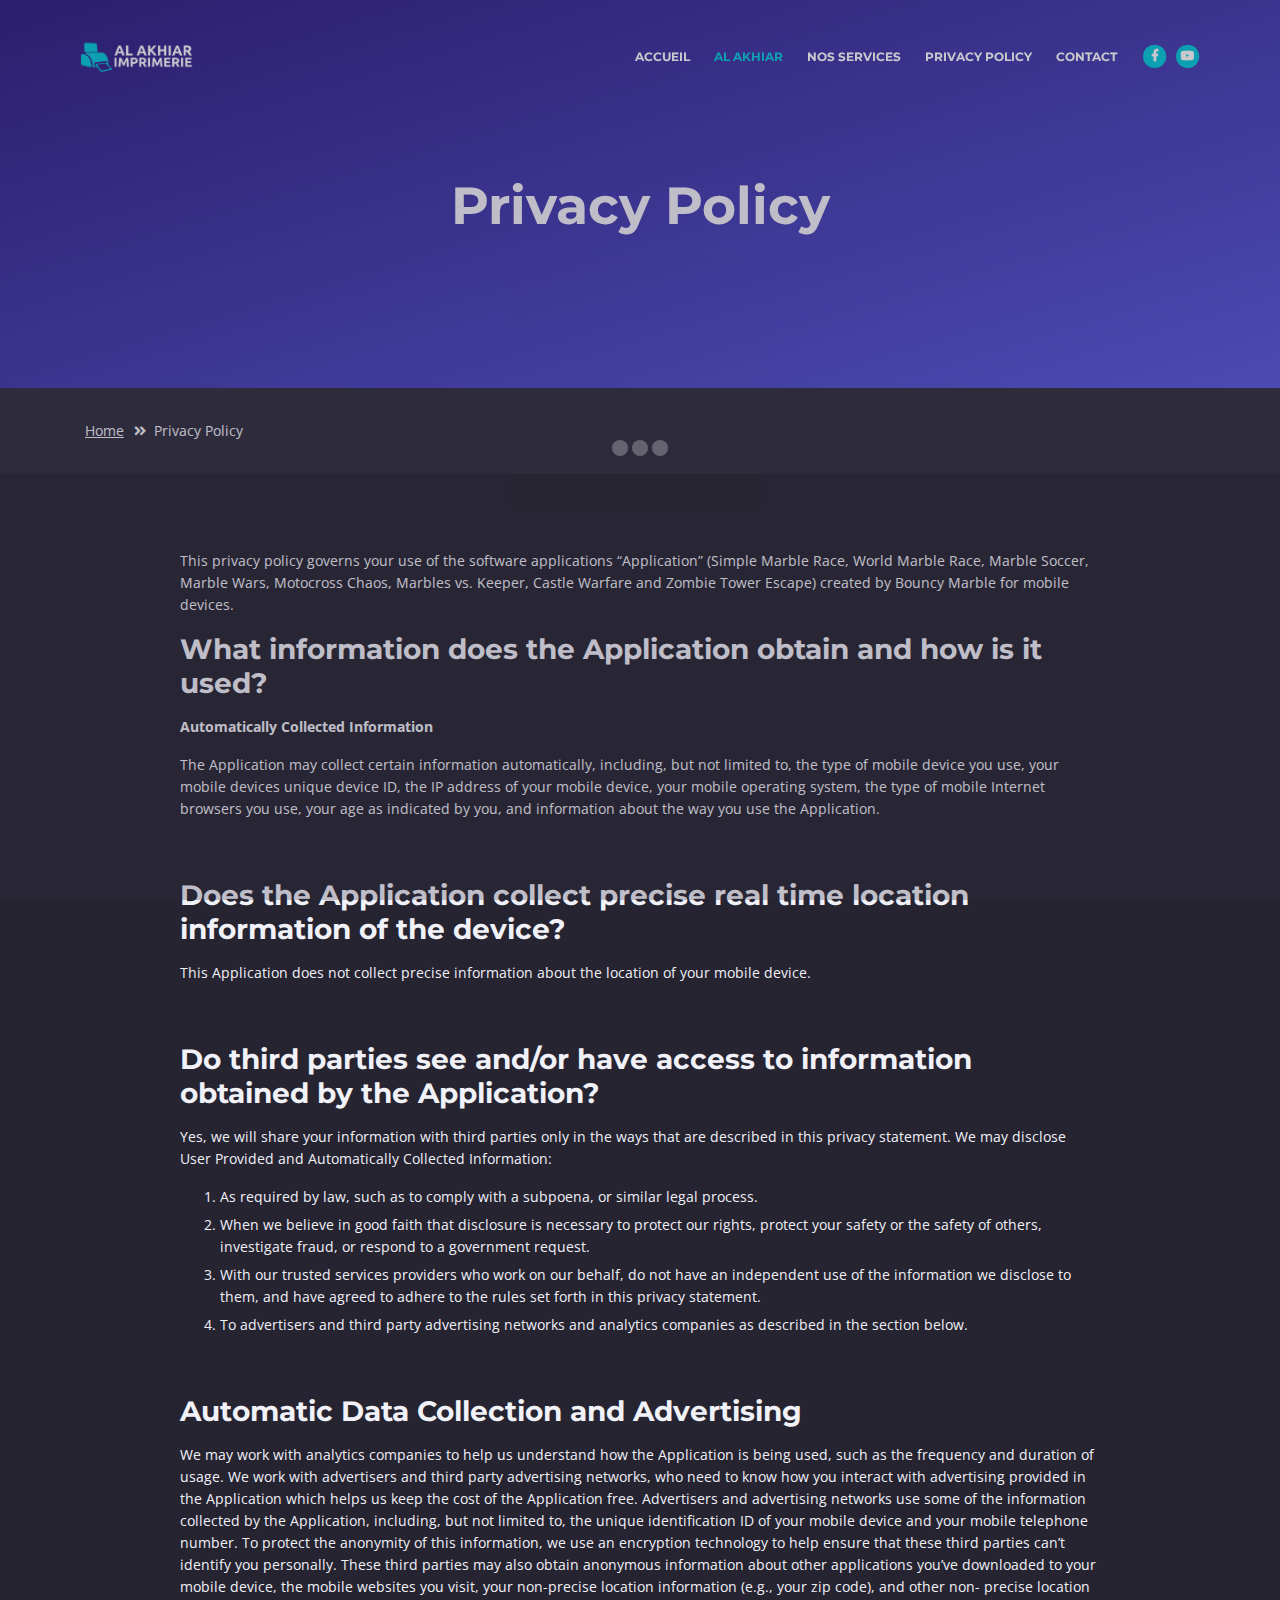
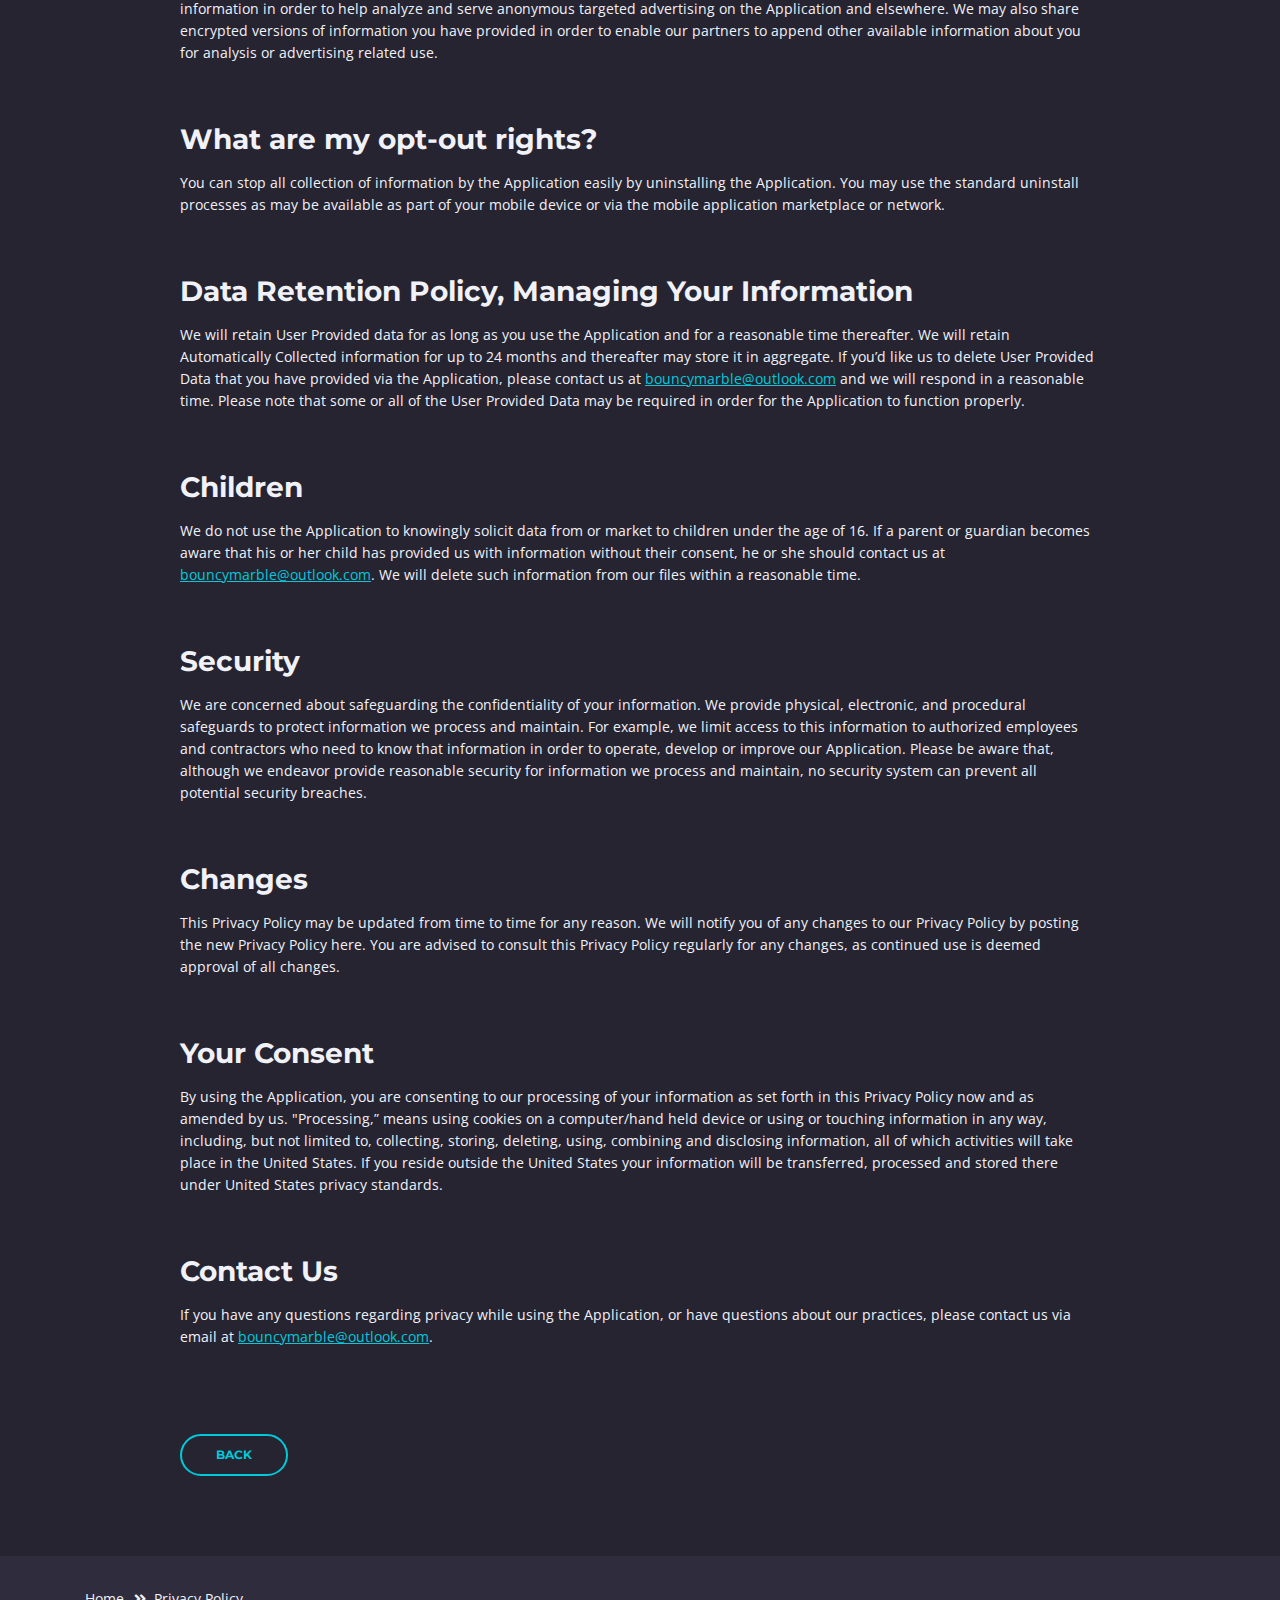
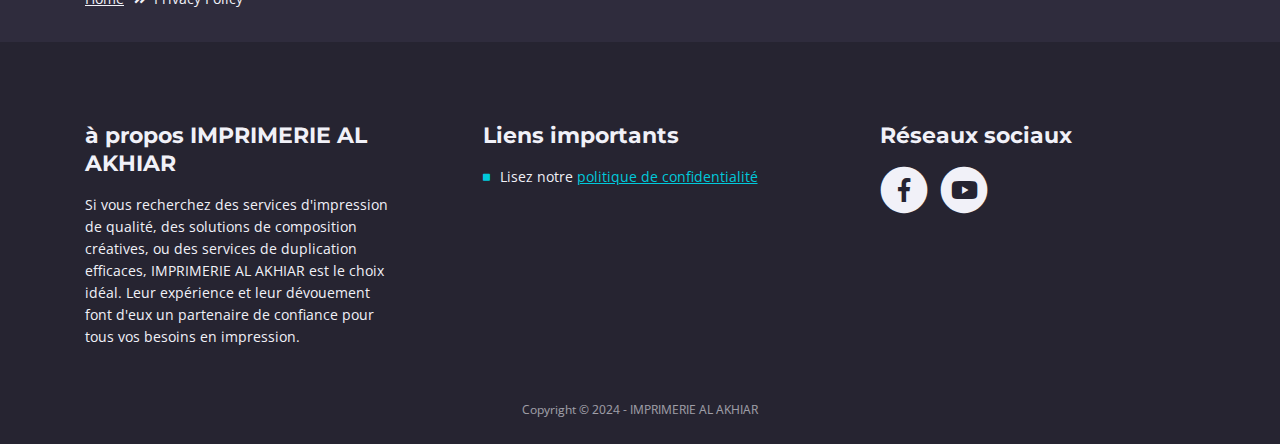
==== imprimerie-al-akhiar.html @ c64bf92d "Add files via upload" ====
<!DOCTYPE html>
<html lang="en">
<head>
    <meta charset="utf-8">
    <meta name="viewport" content="width=device-width, initial-scale=1, shrink-to-fit=no">
    
    <!-- SEO Meta Tags -->
    <meta name="description" content="IMPRIMERIE AL AKHIAR est une entreprise de services d'impression fondée en 2010. Depuis sa création, elle s'est spécialisée dans divers domaines de l'impression et de la duplication. L'entreprise offre une large gamme de services incluant les travaux d'impression, la composition graphique, et la duplication de documents.">
    <meta name="author" content="IMPRIMERIE AL AKHIAR">

    <!-- OG Meta Tags to improve the way the post looks when you share the page on LinkedIn, Facebook, Google+ -->
	<meta property="og:site_name" content="" /> <!-- website name -->
	<meta property="og:site" content="" /> <!-- website link -->
	<meta property="og:title" content=""/> <!-- title shown in the actual shared post -->
	<meta property="og:description" content="" /> <!-- description shown in the actual shared post -->
	<meta property="og:image" content="" /> <!-- image link, make sure it's jpg -->
	<meta property="og:url" content="" /> <!-- where do you want your post to link to -->
	<meta property="og:type" content="article" />

    <!-- Website Title -->
    <title>IMPRIMERIE AL AKHIAR - Privacy Policy</title>
    
    <!-- Styles -->
    <link href="https://fonts.googleapis.com/css?family=Open+Sans:300,300i,400,400i,600,600i,700,700i" rel="stylesheet">
    <link href="https://fonts.googleapis.com/css?family=Montserrat:600,700" rel="stylesheet">
    <link href="css/bootstrap.css" rel="stylesheet">
    <link href="css/fontawesome-all.css" rel="stylesheet">
    <link href="css/swiper.css" rel="stylesheet">
	<link href="css/magnific-popup.css" rel="stylesheet">
    <link href="css/styles.css" rel="stylesheet">
	
	<!-- Favicon  -->
    <link rel="icon" href="images/favicon.png">
</head>
<body data-spy="scroll" data-target=".fixed-top">
    
    <!-- Preloader -->
	<div class="spinner-wrapper">
        <div class="spinner">
            <div class="bounce1"></div>
            <div class="bounce2"></div>
            <div class="bounce3"></div>
        </div>
    </div>
    <!-- end of preloader -->
    

    <!-- Navbar -->
    <nav class="navbar navbar-expand-md navbar-dark navbar-custom fixed-top">
        <!-- Text Logo - Use this if you don't have a graphic logo -->
        <!-- <a class="navbar-brand logo-text page-scroll" href="index.html">IMPRIMERIE AL AKHIAR</a> -->

        <!-- Image Logo -->
        <a class="navbar-brand logo-image" href="index.html"><img src="images/logo.png" alt="alternative"></a> 
        
        <!-- Mobile Menu Toggle Button -->
        <button class="navbar-toggler" type="button" data-toggle="collapse" data-target="#navbarsExampleDefault" aria-controls="navbarsExampleDefault" aria-expanded="false" aria-label="Toggle navigation">
            <span class="navbar-toggler-awesome fas fa-bars"></span>
            <span class="navbar-toggler-awesome fas fa-times"></span>
        </button>
        <!-- end of mobile menu toggle button -->

        <div class="collapse navbar-collapse" id="navbarsExampleDefault">
            <ul class="navbar-nav ml-auto">
                <li class="nav-item">
                    <a class="nav-link page-scroll" href="index.html#header">ACCUEIL <span class="sr-only">(current)</span></a>
                </li>
		    <li class="nav-item">
                    <a class="nav-link page-scroll active" href="index.html#alakhiar">AL AKHIAR</a>
                </li>
                <li class="nav-item">
                    <a class="nav-link page-scroll" href="index.html#screenshots">NOS SERVICES</a>
                </li>
                <li class="nav-item">
                        <a class="nav-link page-scroll" href="privacy-policy.html"><span class="item-text">PRIVACY POLICY</span></a>
                </li>

                <li class="nav-item">
                    <a class="nav-link page-scroll" href="index.html#contact">CONTACT</a>
                </li>
            </ul>
            <span class="nav-item social-icons">
                <span class="fa-stack">
                    <a href="#your-link">
                        <i class="fas fa-circle fa-stack-2x"></i>
                        <i class="fab fa-facebook-f fa-stack-1x"></i>
                    </a>
                </span>
                <span class="fa-stack">
                    <a href="#your-link">
                        <i class="fas fa-circle fa-stack-2x"></i>
                        <i class="fab fa-youtube fa-stack-1x"></i>
                    </a>
                </span>
            </span>
        </div>
    </nav> <!-- end of navbar -->
    <!-- end of navbar -->


    <!-- Header -->
    <header id="header" class="ex-header">
        <div class="container">
            <div class="row">
                <div class="col-md-12">
                    <h1>Privacy Policy</h1>
                </div> <!-- end of col -->
            </div> <!-- end of row -->
        </div> <!-- end of container -->
    </header> <!-- end of ex-header -->
    <!-- end of header -->


    <!-- Breadcrumbs -->
    <div class="ex-basic-1">
        <div class="container">
            <div class="row">
                <div class="col-lg-12">
                    <div class="breadcrumbs">
                        <a href="index.html">Home</a><i class="fa fa-angle-double-right"></i><span>Privacy Policy</span>
                    </div> <!-- end of breadcrumbs -->
                </div> <!-- end of col -->
            </div> <!-- end of row -->
        </div> <!-- end of container -->
    </div> <!-- end of ex-basic-1 -->
    <!-- end of breadcrumbs -->


    <!-- Privacy Content -->
    <div class="ex-basic-2">
        <div class="container">
            <div class="row">
                <div class="col-lg-10 offset-lg-1">
                    <div class="text-container">
                        <p>This privacy policy governs your use of the software applications “Application” (Simple Marble Race, World Marble Race, Marble Soccer, Marble Wars, Motocross Chaos, Marbles vs. Keeper, Castle Warfare and Zombie Tower Escape) created by Bouncy Marble for mobile devices.</p>
                        <h3>What information does the Application obtain and how is it used?</h3>
                        <p><strong>Automatically Collected Information</strong></p>
                        <p>The Application may collect certain information automatically, including, but not limited to, the type of mobile device you use, your mobile devices unique device ID, the IP address of your mobile device, your mobile operating system, the type of mobile Internet browsers you use, your age as indicated by you, and information about the way you use the Application.</p>
                    </div> <!-- end of text-container-->

                    <div class="text-container">
                        <h3>Does the Application collect precise real time location information of the device?</h3>
                        <p>This Application does not collect precise information about the location of your mobile device.</p>
                    </div> <!-- end of text-container-->

                    <div class="text-container">
                        <h3>Do third parties see and/or have access to information obtained by the Application?</h3>
                        <p>Yes, we will share your information with third parties only in the ways that are described in this privacy statement. We may disclose User Provided and Automatically Collected Information:</p>
                        <ol class="li-space-lg">
                            <li>As required by law, such as to comply with a subpoena, or similar legal process.</li>
                            <li>When we believe in good faith that disclosure is necessary to protect our rights, protect your safety or the safety of others, investigate fraud, or respond to a government request.</li>
                            <li>With our trusted services providers who work on our behalf, do not have an independent use of the information we disclose to them, and have agreed to adhere to the rules set forth in this privacy statement.</li>
                            <li>To advertisers and third party advertising networks and analytics companies as described in the section below.</li>
                        </ol>
                    </div> <!-- end of text-container -->

                    <div class="text-container">
                        <h3>Automatic Data Collection and Advertising</h3>
                        <p>We may work with analytics companies to help us understand how the Application is being used, such as the frequency and duration of usage. We work with advertisers and third party advertising networks, who need to know how you interact with advertising provided in the Application which helps us keep the cost of the Application free. Advertisers and advertising networks use some of the information collected by the Application, including, but not limited to, the unique identification ID of your mobile device and your mobile telephone number. To protect the anonymity of this information, we use an encryption technology to help ensure that these third parties can’t identify you personally. These third parties may also obtain anonymous information about other applications you’ve downloaded to your mobile device, the mobile websites you visit, your non-precise location information (e.g., your zip code), and other non- precise location information in order to help analyze and serve anonymous targeted advertising on the Application and elsewhere. We may also share encrypted versions of information you have provided in order to enable our partners to append other available information about you for analysis or advertising related use.</p>
                    </div> <!-- end of text container -->

                    <div class="text-container">
                        <h3>What are my opt-out rights?</h3>
					    <p>You can stop all collection of information by the Application easily by uninstalling the Application. You may use the standard uninstall processes as may be available as part of your mobile device or via the mobile application marketplace or network.</p>
                    </div> <!-- end of text-container -->

                    <div class="text-container">
                        <h3>Data Retention Policy, Managing Your Information</h3>
                        <p>We will retain User Provided data for as long as you use the Application and for a reasonable time thereafter. We will retain Automatically Collected information for up to 24 months and thereafter may store it in aggregate. If you’d like us to delete User Provided Data that you have provided via the Application, please contact us at <a class="turquoise" href="mailto:bouncymarble@outlook.com">bouncymarble@outlook.com</a> and we will respond in a reasonable time. Please note that some or all of the User Provided Data may be required in order for the Application to function properly.</p>
                    </div> <!-- end of text-container -->

                    <div class="text-container">
                        <h3>Children</h3>
                        <p>We do not use the Application to knowingly solicit data from or market to children under the age of 16. If a parent or guardian becomes aware that his or her child has provided us with information without their consent, he or she should contact us at <a class="turquoise" href="mailto:bouncymarble@outlook.com">bouncymarble@outlook.com</a>. We will delete such information from our files within a reasonable time.</p>
                    </div> <!-- end of text-container -->

                    <div class="text-container">
                        <h3>Security</h3>
                        <p>We are concerned about safeguarding the confidentiality of your information. We provide physical, electronic, and procedural safeguards to protect information we process and maintain. For example, we limit access to this information to authorized employees and contractors who need to know that information in order to operate, develop or improve our Application. Please be aware that, although we endeavor provide reasonable security for information we process and maintain, no security system can prevent all potential security breaches.</p>
                    </div> <!-- end of text-container -->

                    <div class="text-container">
                        <h3>Changes</h3>
                        <p>This Privacy Policy may be updated from time to time for any reason. We will notify you of any changes to our Privacy Policy by posting the new Privacy Policy here. You are advised to consult this Privacy Policy regularly for any changes, as continued use is deemed approval of all changes.</p>
                    </div> <!-- end of text-container -->

                    <div class="text-container">
                        <h3>Your Consent</h3>
                        <p>By using the Application, you are consenting to our processing of your information as set forth in this Privacy Policy now and as amended by us. "Processing,” means using cookies on a computer/hand held device or using or touching information in any way, including, but not limited to, collecting, storing, deleting, using, combining and disclosing information, all of which activities will take place in the United States. If you reside outside the United States your information will be transferred, processed and stored there under United States privacy standards.</p>
                    </div> <!-- end of text-container -->

                    <div class="text-container">
                        <h3>Contact Us</h3>
                        <p>If you have any questions regarding privacy while using the Application, or have questions about our practices, please contact us via email at <a class="turquoise" href="mailto:bouncymarble@outlook.com">bouncymarble@outlook.com</a>.</p>
                    </div> <!-- end of text-container -->

                    <a class="btn-outline-reg back" href="index.html">BACK</a>
                </div>
            </div> <!-- end of row -->
        </div> <!-- end of container -->
    </div> <!-- end of ex-basic-2 -->
    <!-- end of privacy content -->


    <!-- Breadcrumbs -->
    <div class="ex-basic-1">
        <div class="container">
            <div class="row">
                <div class="col-lg-12">
                    <div class="breadcrumbs">
                        <a href="index.html">Home</a><i class="fa fa-angle-double-right"></i><span>Privacy Policy</span>
                    </div> <!-- end of breadcrumbs -->
                </div> <!-- end of col -->
            </div> <!-- end of row -->
        </div> <!-- end of container -->
    </div> <!-- end of ex-basic-1 -->
    <!-- end of breadcrumbs -->

    
<!-- Footer -->
    <div class="footer">
        <div class="container">
            <div class="row">
                <div class="col-md-4">
                    <div class="footer-col">
                        <h4>à propos IMPRIMERIE AL AKHIAR</h4>
                        <p>Si vous recherchez des services d'impression de qualité, des solutions de composition créatives, ou des services de duplication efficaces, IMPRIMERIE AL AKHIAR est le choix idéal. Leur expérience et leur dévouement font d'eux un partenaire de confiance pour tous vos besoins en impression.</p>
                    </div>
                </div> <!-- end of col -->
                <div class="col-md-4">
                    <div class="footer-col middle">
                        <h4>Liens importants</h4>
                        <ul class="list-unstyled li-space-lg">
                            <li class="media">
                                <i class="fas fa-square"></i>
                                <div class="media-body">Lisez notre <a class="turquoise" href="privacy-policy.html">politique de confidentialité</a></div>
                            </li>
                        </ul>
                    </div>
                </div> <!-- end of col -->
                <div class="col-md-4">
                    <div class="footer-col last">
                        <h4>Réseaux sociaux</h4>
                        <span class="fa-stack">
                            <a href="#your-link">
                                <i class="fas fa-circle fa-stack-2x"></i>
                                <i class="fab fa-facebook-f fa-stack-1x"></i>
                            </a>
                        </span>
                        <span class="fa-stack">
                            <a href="#your-link">
                                <i class="fas fa-circle fa-stack-2x"></i>
                                <i class="fab fa-youtube fa-stack-1x"></i>
                            </a>
                        </span>
                        
			    
                    </div> 
                </div> <!-- end of col -->
            </div> <!-- end of row -->
        </div> <!-- end of container -->
    </div> <!-- end of footer -->  
    <!-- end of footer -->


    <!-- Copyright -->
    <div class="copyright">
        <div class="container">
            <div class="row">
                <div class="col-lg-12">
                    <p class="p-small">Copyright © 2024 - IMPRIMERIE AL AKHIAR</p>
                </div> <!-- end of col -->
            </div> <!-- enf of row -->
        </div> <!-- end of container -->
    </div> <!-- end of copyright --> 
    <!-- end of copyright -->

	
    <!-- Scripts -->
    <script src="js/jquery.min.js"></script> <!-- jQuery for Bootstrap's JavaScript plugins -->
    <script src="js/popper.min.js"></script> <!-- Popper tooltip library for Bootstrap -->
    <script src="js/bootstrap.min.js"></script> <!-- Bootstrap framework -->
    <script src="js/jquery.easing.min.js"></script> <!-- jQuery Easing for smooth scrolling between anchors -->
    <script src="js/swiper.min.js"></script> <!-- Swiper for image and text sliders -->
    <script src="js/jquery.magnific-popup.js"></script> <!-- Magnific Popup for lightboxes -->
    <script src="js/morphext.min.js"></script> <!-- Morphtext rotating text in the header -->
    <script src="js/validator.min.js"></script> <!-- Validator.js - Bootstrap plugin that validates forms -->
    <script src="js/scripts.js"></script> <!-- Custom scripts -->
    
</body>
</html>
---- css/styles.css ----
/* Template: Juno - Multipurpose Landing Page Pack
   Author: InovatikThemes
   Created: Mar 2019
   Description: Master CSS file
*/

/*****************************************
Table Of Contents:

01. General Styles
02. Preloader
03. Navigation
04. Header
05. Features
******************************************/

/*****************************************
Colors:

- Text, navbar links - white #f1f1f8
- Buttons, bullets, icons - turquoise #00c9db
- Navbar - navy #4633af
- Backgrounds - dark denim #262431
- Backgrounds - denim #2f2c3d
******************************************/


/******************************/
/*     01. General Styles     */
/******************************/
body,
html {
    width: 100%;
	height: 100%;
}

body, p {
	color: #f1f1f8; 
	font: 400 0.875rem/1.375rem "Open Sans", sans-serif;
}

.p-large {
	color: #f1f1f8;
	font: 400 1rem/1.5rem "Open Sans", sans-serif;
}

.p-small {
	color: #f1f1f8;
	font: 400 0.75rem/1.25rem "Open Sans", sans-serif;
}

.p-heading {
	margin-bottom: 3.75rem;
	text-align: center;
}

.li-space-lg li {
	margin-bottom: 0.375rem;
}

.indent {
	padding-left: 1.25rem;
}

h1 {
	color: #f1f1f8;
	font: 700 2.5rem/2.875rem "Montserrat", sans-serif;
}

h2 {
	color: #f1f1f8;
	font: 700 2.25rem/2.75rem "Montserrat", sans-serif;
}

h3 {
	color: #f1f1f8;
	font: 700 1.75rem/2.125rem "Montserrat", sans-serif;
}

h4 {
	color: #f1f1f8;
	font: 700 1.375rem/1.75rem "Montserrat", sans-serif;
}

h5 {
	color: #f1f1f8;
	font: 700 1.125rem/1.625rem "Montserrat", sans-serif;
}

h6 {
	color: #f1f1f8;
	font: 700 1rem/1.5rem "Montserrat", sans-serif;
}

a {
	color: #f1f1f8;
	text-decoration: underline;
}

a:hover {
	color: #f1f1f8;
	text-decoration: underline;
}

a.turquoise {
	color: #00c9db;
}

a.white {
	color: #fff;
}

.testimonial-text {
	font: italic 400 1rem/1.5rem "Open Sans", sans-serif;
}

.testimonial-author {
	font: 700 1rem/1.5rem "Montserrat", sans-serif;
}

.btn-solid-reg {
	display: inline-block;
	padding: 1.1875rem 2.125rem 1.1875rem 2.125rem;
	border: 0.125rem solid #00c9db;
	border-radius: 2rem;
	background-color: #00c9db;
	color: #fff;
	font: 700 0.75rem/0 "Montserrat", sans-serif;
	text-decoration: none;
	transition: all 0.2s;
}

.btn-solid-reg:hover {
	background-color: transparent;
	color: #00c9db;
	text-decoration: none;
}

.btn-solid-lg {
	display: inline-block;
	padding: 1.375rem 2.625rem 1.375rem 2.625rem;
	border: 0.125rem solid #00c9db;
	border-radius: 2rem;
	background-color: #00c9db;
	color: #fff;
	font: 700 0.75rem/0 "Montserrat", sans-serif;
	text-decoration: none;
	transition: all 0.2s;
}

.btn-solid-lg:hover {
	background-color: transparent;
	color: #00c9db;
	text-decoration: none;
}

.btn-solid-lg .fab {
	margin-right: 0.5rem;
	font-size: 1.25rem;
	line-height: 0;
	vertical-align: top;
}

.btn-solid-lg .fab.fa-google-play {
	font-size: 1rem;
}

.btn-outline-reg {
	display: inline-block;
	padding: 1.1875rem 2.125rem 1.1875rem 2.125rem;
	border: 0.125rem solid #00c9db;
	border-radius: 2rem;
	background-color: transparent;
	color: #00c9db;
	font: 700 0.75rem/0 "Montserrat", sans-serif;
	text-decoration: none;
	transition: all 0.2s;
}

.btn-outline-reg:hover {
	background-color: #00c9db;
	color: #fff;
	text-decoration: none;
}

.btn-outline-lg {
	display: inline-block;
	padding: 1.375rem 2.625rem 1.375rem 2.625rem;
	border: 0.125rem solid #00c9db;
	border-radius: 2rem;
	background-color: transparent;
	color: #00c9db;
	font: 700 0.75rem/0 "Montserrat", sans-serif;
	text-decoration: none;
	transition: all 0.2s;
}

.btn-outline-lg:hover {
	background-color: #00c9db;
	color: #fff;
	text-decoration: none;
}

.btn-outline-sm {
	display: inline-block;
	padding: 1rem 1.625rem 0.875rem 1.625rem;
	border: 0.125rem solid #00c9db;
	border-radius: 2rem;
	background-color: transparent;
	color: #00c9db;
	font: 700 0.625rem/0 "Montserrat", sans-serif;
	text-decoration: none;
	transition: all 0.2s;
}

.btn-outline-sm:hover {
	background-color: #00c9db;
	color: #fff;
	text-decoration: none;
}

.form-group {
	position: relative;
	margin-bottom: 1.25rem;
}

.form-group.has-error.has-danger {
	margin-bottom: 0.625rem;
}

.form-group.has-error.has-danger .help-block.with-errors ul {
	margin-top: 0.375rem;
}

.label-control {
	position: absolute;
	top: 0.87rem;
	left: 1.375rem;
	color: #f1f1f8;
	opacity: 1;
	font: 400 0.875rem/1.375rem "Open Sans", sans-serif;
	cursor: text;
	transition: all 0.2s ease;
}

/* IE10+ hack to solve lower label text position compared to the rest of the browsers */
@media screen and (-ms-high-contrast: active), screen and (-ms-high-contrast: none) {  
	.label-control {
		top: 0.9375rem;
	}
}

.form-control-input:focus + .label-control,
.form-control-input.notEmpty + .label-control,
.form-control-textarea:focus + .label-control,
.form-control-textarea.notEmpty + .label-control {
	top: 0.125rem;
	opacity: 1;
	font-size: 0.75rem;
	font-weight: 700;
}

.form-control-input,
.form-control-select {
	display: block; /* needed for proper display of the label in Firefox, IE, Edge */
	width: 100%;
	padding-top: 1.0625rem;
	padding-bottom: 0.0625rem;
	padding-left: 1.3125rem;
	border: 1px solid #9791ae;
	border-radius: 0.25rem;
	background-color: #413d52;
	color: #f1f1f8;
	font: 400 0.875rem/1.875rem "Open Sans", sans-serif;
	transition: all 0.2s;
	-webkit-appearance: none; /* removes inner shadow on form inputs on ios safari */
}

.form-control-select {
	padding-top: 0.5rem;
	padding-bottom: 0.5rem;
	height: 3rem;
}

/* IE10+ hack to solve lower label text position compared to the rest of the browsers */
@media screen and (-ms-high-contrast: active), screen and (-ms-high-contrast: none) {  
	.form-control-input {
		padding-top: 1.25rem;
		padding-bottom: 0.75rem;
		line-height: 1.75rem;
	}

	.form-control-select {
		padding-top: 0.875rem;
		padding-bottom: 0.75rem;
		height: 3.125rem;
		line-height: 2.125rem;
	}
}

select {
    /* you should keep these first rules in place to maintain cross-browser behavior */
    -webkit-appearance: none;
	-moz-appearance: none;
	-ms-appearance: none;
    -o-appearance: none;
    appearance: none;
    background-image: url('../images/down-arrow.png');
    background-position: 96% 50%;
    background-repeat: no-repeat;
    outline: none;
}

select::-ms-expand {
    display: none; /* removes the ugly default down arrow on select form field in IE11 */
}

.form-control-textarea {
	display: block; /* used to eliminate a bottom gap difference between Chrome and IE/FF */
	width: 100%;
	height: 8rem; /* used instead of html rows to normalize height between Chrome and IE/FF */
	padding-top: 1.25rem;
	padding-left: 1.3125rem;
	border: 1px solid #9791ae;
	border-radius: 0.25rem;
	background-color: #413d52;
	color: #f1f1f8;
	font: 400 0.875rem/1.75rem "Open Sans", sans-serif;
	transition: all 0.2s;
}

.form-control-input:focus,
.form-control-select:focus,
.form-control-textarea:focus {
	border: 1px solid #f1f1f8;
	outline: none; /* Removes blue border on focus */
}

.form-control-input:hover,
.form-control-select:hover,
.form-control-textarea:hover {
	border: 1px solid #f1f1f8;
}

.checkbox {
	font: 400 0.75rem/1.25rem "Open Sans", sans-serif;
}

input[type='checkbox'] {
	vertical-align: -15%;
	margin-right: 0.375rem;
}

/* IE10+ hack to raise checkbox field position compared to the rest of the browsers */
@media screen and (-ms-high-contrast: active), screen and (-ms-high-contrast: none) {  
	input[type='checkbox'] {
		vertical-align: -9%;
	}
}

.form-control-submit-button {
	display: inline-block;
	width: 100%;
	height: 3.125rem;
	border: 1px solid #00c9db;
	border-radius: 1.5rem;
	background-color: #00c9db;
	color: #fff;
	font: 700 0.75rem/1.75rem "Montserrat", sans-serif;
	cursor: pointer;
	transition: all 0.2s;
}

.form-control-submit-button:hover {
	background-color: transparent;
	color: #00c9db;
}

/* Form Success And Error Message Formatting */
#cmsgSubmit.h3.text-center.tada.animated,
#pmsgSubmit.h3.text-center.tada.animated,
#cmsgSubmit.h3.text-center,
#pmsgSubmit.h3.text-center {
	display: block;
	margin-bottom: 0;
	color: #f1f1f8;
	font: 400 1.125rem/1rem "Open Sans", sans-serif;
}

.help-block.with-errors .list-unstyled {
	color: #f1f1f8;
	font-size: 0.75rem;
	line-height: 1.125rem;
	text-align: left;
}

.help-block.with-errors ul {
	margin-bottom: 0;
}
/* end of form success and error message formatting */

/* Form Success And Error Message Animation - Animate.css */
@-webkit-keyframes tada {
	from {
		-webkit-transform: scale3d(1, 1, 1);
		-ms-transform: scale3d(1, 1, 1);
		transform: scale3d(1, 1, 1);
	}
	10%, 20% {
		-webkit-transform: scale3d(.9, .9, .9) rotate3d(0, 0, 1, -3deg);
		-ms-transform: scale3d(.9, .9, .9) rotate3d(0, 0, 1, -3deg);
		transform: scale3d(.9, .9, .9) rotate3d(0, 0, 1, -3deg);
	}
	30%, 50%, 70%, 90% {
		-webkit-transform: scale3d(1.1, 1.1, 1.1) rotate3d(0, 0, 1, 3deg);
		-ms-transform: scale3d(1.1, 1.1, 1.1) rotate3d(0, 0, 1, 3deg);
		transform: scale3d(1.1, 1.1, 1.1) rotate3d(0, 0, 1, 3deg);
	}
	40%, 60%, 80% {
		-webkit-transform: scale3d(1.1, 1.1, 1.1) rotate3d(0, 0, 1, -3deg);
		-ms-transform: scale3d(1.1, 1.1, 1.1) rotate3d(0, 0, 1, -3deg);
		transform: scale3d(1.1, 1.1, 1.1) rotate3d(0, 0, 1, -3deg);
	}
	to {
		-webkit-transform: scale3d(1, 1, 1);
		-ms-transform: scale3d(1, 1, 1);
		transform: scale3d(1, 1, 1);
	}
}

@keyframes tada {
	from {
		-webkit-transform: scale3d(1, 1, 1);
		-ms-transform: scale3d(1, 1, 1);
		transform: scale3d(1, 1, 1);
	}
	10%, 20% {
		-webkit-transform: scale3d(.9, .9, .9) rotate3d(0, 0, 1, -3deg);
		-ms-transform: scale3d(.9, .9, .9) rotate3d(0, 0, 1, -3deg);
		transform: scale3d(.9, .9, .9) rotate3d(0, 0, 1, -3deg);
	}
	30%, 50%, 70%, 90% {
		-webkit-transform: scale3d(1.1, 1.1, 1.1) rotate3d(0, 0, 1, 3deg);
		-ms-transform: scale3d(1.1, 1.1, 1.1) rotate3d(0, 0, 1, 3deg);
		transform: scale3d(1.1, 1.1, 1.1) rotate3d(0, 0, 1, 3deg);
	}
	40%, 60%, 80% {
		-webkit-transform: scale3d(1.1, 1.1, 1.1) rotate3d(0, 0, 1, -3deg);
		-ms-transform: scale3d(1.1, 1.1, 1.1) rotate3d(0, 0, 1, -3deg);
		transform: scale3d(1.1, 1.1, 1.1) rotate3d(0, 0, 1, -3deg);
	}
	to {
		-webkit-transform: scale3d(1, 1, 1);
		-ms-transform: scale3d(1, 1, 1);
		transform: scale3d(1, 1, 1);
	}
}

.tada {
	-webkit-animation-name: tada;
	animation-name: tada;
}

.animated {
	-webkit-animation-duration: 1s;
	animation-duration: 1s;
	-webkit-animation-fill-mode: both;
	animation-fill-mode: both;
}
/* end of form success and error message animation - Animate.css */

/* Fade-move Animation For Lightbox - Magnific Popup */
/* at start */
.my-mfp-slide-bottom .zoom-anim-dialog {
	opacity: 0;
	transition: all 0.2s ease-out;
	-webkit-transform: translateY(-1.25rem) perspective(37.5rem) rotateX(10deg);
	-ms-transform: translateY(-1.25rem) perspective(37.5rem) rotateX(10deg);
	transform: translateY(-1.25rem) perspective(37.5rem) rotateX(10deg);
}

/* animate in */
.my-mfp-slide-bottom.mfp-ready .zoom-anim-dialog {
	opacity: 1;
	-webkit-transform: translateY(0) perspective(37.5rem) rotateX(0); 
	-ms-transform: translateY(0) perspective(37.5rem) rotateX(0); 
	transform: translateY(0) perspective(37.5rem) rotateX(0); 
}

/* animate out */
.my-mfp-slide-bottom.mfp-removing .zoom-anim-dialog {
	opacity: 0;
	-webkit-transform: translateY(-0.625rem) perspective(37.5rem) rotateX(10deg); 
	-ms-transform: translateY(-0.625rem) perspective(37.5rem) rotateX(10deg); 
	transform: translateY(-0.625rem) perspective(37.5rem) rotateX(10deg); 
}

/* dark overlay, start state */
.my-mfp-slide-bottom.mfp-bg {
	opacity: 0;
	transition: opacity 0.2s ease-out;
}

/* animate in */
.my-mfp-slide-bottom.mfp-ready.mfp-bg {
	opacity: 0.8;
}
/* animate out */
.my-mfp-slide-bottom.mfp-removing.mfp-bg {
	opacity: 0;
}
/* end of fade-move animation for lightbox - magnific popup */

/* Fade Animation For Image Slider - Magnific Popup */
@-webkit-keyframes fadeIn {
	from {
		opacity: 0;
	}
	to {
		opacity: 1;
	}
}

@keyframes fadeIn {
	from {
		opacity: 0;
	}
	to {
		opacity: 1;
	}
}

.fadeIn {
	-webkit-animation: fadeIn 0.6s;
	animation: fadeIn 0.6s;
}

@-webkit-keyframes fadeOut {
	from {
		opacity: 1;
	}
	to {
		opacity: 0;
	}
}

@keyframes fadeOut {
	from {
		opacity: 1;
	}
	to {
		opacity: 0;
	}
}

.fadeOut {
	-webkit-animation: fadeOut 0.8s;
	animation: fadeOut 0.8s;
}
/* end of fade animation for image slider - magnific popup */


/*************************/
/*     02. Preloader     */
/*************************/
.spinner-wrapper {
	position: fixed;
	z-index: 999999;
	top: 0;
	right: 0;
	bottom: 0;
	left: 0;
	background: #2f2c3d;
}

.spinner {
	position: absolute;
	top: 50%; /* centers the loading animation vertically one the screen */
	left: 50%; /* centers the loading animation horizontally one the screen */
	width: 3.75rem;
	height: 1.25rem;
	margin: -0.625rem 0 0 -1.875rem; /* is width and height divided by two */ 
	text-align: center;
}

.spinner > div {
	display: inline-block;
	width: 1rem;
	height: 1rem;
	border-radius: 100%;
	background-color: #fff;
	-webkit-animation: sk-bouncedelay 1.4s infinite ease-in-out both;
	animation: sk-bouncedelay 1.4s infinite ease-in-out both;
}

.spinner .bounce1 {
	-webkit-animation-delay: -0.32s;
	animation-delay: -0.32s;
}

.spinner .bounce2 {
	-webkit-animation-delay: -0.16s;
	animation-delay: -0.16s;
}

@-webkit-keyframes sk-bouncedelay {
	0%, 80%, 100% { -webkit-transform: scale(0); }
	40% { -webkit-transform: scale(1.0); }
}

@keyframes sk-bouncedelay {
	0%, 80%, 100% { 
		-webkit-transform: scale(0);
		-ms-transform: scale(0);
		transform: scale(0);
	} 40% { 
		-webkit-transform: scale(1.0);
		-ms-transform: scale(1.0);
		transform: scale(1.0);
	}
}


/**************************/
/*     03. Navigation     */
/**************************/
.navbar-custom {
	background-color: #262431;
	box-shadow: 0 0.0625rem 0.375rem 0 rgba(0, 0, 0, 0.1);
	font: 700 0.75rem/2rem "Montserrat", sans-serif;
	transition: all 0.2s;
}

.navbar-custom .navbar-brand.logo-image img {
    width: 113px;
	height: 34px;
	margin-bottom: 1px;
	-webkit-backface-visibility: hidden;
}

.navbar-custom .navbar-brand.logo-text {
	font: 700 2.375rem/1.5rem "Montserrat", sans-serif;
	color: #fff;
	letter-spacing: -0.5px;
	text-decoration: none;
}

.navbar-custom .navbar-nav {
	margin-top: 0.75rem;
}

.navbar-custom .nav-item .nav-link {
	padding: 0 0.75rem 0 0.75rem;
	color: #fff;
	text-decoration: none;
	transition: all 0.2s ease;
}

.navbar-custom .nav-item .nav-link:hover,
.navbar-custom .nav-item .nav-link.active {
	color: #00c9db;
}

/* Dropdown Menu */
.navbar-custom .dropdown:hover > .dropdown-menu {
	display: block; /* this makes the dropdown menu stay open while hovering it */
	min-width: auto;
	animation: fadeDropdown 0.2s; /* required for the fade animation */
}

@keyframes fadeDropdown {
    0% {
        opacity: 0;
    }

    100% {
        opacity: 1;
    }
}

.navbar-custom .dropdown-toggle:focus { /* removes dropdown outline on focus  */
	outline: 0;
}

.navbar-custom .dropdown-menu {
	margin-top: 0;
	border: none;
	border-radius: 0.25rem;
	background-color: #4633af;
}

.navbar-custom .dropdown-item {
	color: #fff;
	text-decoration: none;
}

.navbar-custom .dropdown-item:hover {
	background-color: #4633af;
}

.navbar-custom .dropdown-item .item-text {
	font: 700 0.75rem/1.5rem "Montserrat", sans-serif;
}

.navbar-custom .dropdown-item:hover .item-text {
	color: #00c9db;
}

.navbar-custom .dropdown-items-divide-hr {
	width: 100%;
	height: 1px;
	margin: 0.25rem auto 0.25rem auto;
	border: none;
	background-color: #b5bcc4;
	opacity: 0.2;
}
/* end of dropdown menu */

.navbar-custom .social-icons {
	display: none;
}

.navbar-custom .navbar-toggler {
	border: none;
	color: #fff;
	font-size: 2rem;
}

.navbar-custom button[aria-expanded='false'] .navbar-toggler-awesome.fas.fa-times{
	display: none;
}

.navbar-custom button[aria-expanded='false'] .navbar-toggler-awesome.fas.fa-bars{
	display: inline-block;
}

.navbar-custom button[aria-expanded='true'] .navbar-toggler-awesome.fas.fa-bars{
	display: none;
}

.navbar-custom button[aria-expanded='true'] .navbar-toggler-awesome.fas.fa-times{
	display: inline-block;
	margin-right: 0.125rem;
}


/*********************/
/*    04. Header     */
/*********************/
.header {
	background: linear-gradient(to bottom right, rgba(72, 72, 212, 0), rgba(241, 104, 104, 0)), url('../images/header-background.jpg') center center no-repeat;
	background-size: cover;
}

.header .header-content {
	padding-top: 8.5rem;
	padding-bottom: 7rem;
	text-align: center;
}

.header .text-container {
	margin-bottom: 3rem;
}

.header h1 {
	margin-bottom: 1rem;
}

.header #js-rotating {
	color: #40e0ee;
}

.header .p-large {
	margin-bottom: 2rem;
}

.header .btn-solid-lg {
	margin-right: 0.5rem;
	margin-bottom: 1.25rem;
}


/****************************/
/*     05. Testimonials     */
/****************************/
.slider-1 {
	padding-top: 6.875rem;
	padding-bottom: 6.375rem;
	background-color: #262431;
}

.slider-1 .slider-container {
	position: relative;
}

.slider-1 .swiper-container {
	position: static;
	width: 90%;
	text-align: center;
}

.slider-1 .swiper-button-prev:focus,
.slider-1 .swiper-button-next:focus {
	/* even if you can't see it chrome you can see it on mobile device */
	outline: none;
}

.slider-1 .swiper-button-prev {
	left: -0.5rem;
	background-image: url("data:image/svg+xml;charset=utf-8,%3Csvg%20xmlns%3D'http%3A%2F%2Fwww.w3.org%2F2000%2Fsvg'%20viewBox%3D'0%200%2028%2044'%3E%3Cpath%20d%3D'M0%2C22L22%2C0l2.1%2C2.1L4.2%2C22l19.9%2C19.9L22%2C44L0%2C22L0%2C22L0%2C22z'%20fill%3D'%23f1f1f8'%2F%3E%3C%2Fsvg%3E");
	background-size: 1.125rem 1.75rem;
}

.slider-1 .swiper-button-next {
	right: -0.5rem;
	background-image: url("data:image/svg+xml;charset=utf-8,%3Csvg%20xmlns%3D'http%3A%2F%2Fwww.w3.org%2F2000%2Fsvg'%20viewBox%3D'0%200%2028%2044'%3E%3Cpath%20d%3D'M27%2C22L27%2C22L5%2C44l-2.1-2.1L22.8%2C22L2.9%2C2.1L5%2C0L27%2C22L27%2C22z'%20fill%3D'%23f1f1f8'%2F%3E%3C%2Fsvg%3E");
	background-size: 1.125rem 1.75rem;
}

.slider-1 .card {
	position: relative;
	border: none;
	background-color: transparent;
}

.slider-1 .card-image {
	width: 6rem;
	height: 6rem;
	margin-right: auto;
	margin-bottom: 0.25rem;
	margin-left: auto;
	border-radius: 50%;
}

.slider-1 .card-body {
	padding-bottom: 0;
}

.slider-1 .testimonial-author {
	margin-bottom: 0;
}


/************************/
/*     05. Features     */
/************************/
.tabs {
	padding-top: 6.5rem;
	padding-bottom: 4.25rem;
	background-color: #2f2c3d;
}

.tabs h2 {
	margin-bottom: 1.125rem;
	text-align: center;
}

.tabs .p-heading {
	margin-bottom: 3.125rem;
}

.tabs .nav-tabs {
	margin-right: auto;
	margin-bottom: 2.5rem;
	margin-left: auto;
	justify-content: center;
	border-bottom: none;
}

.tabs .nav-link {
	margin-bottom: 1rem;
	padding: 0.5rem 1.375rem 0.25rem 1.375rem;
	border: none;
	border-bottom: 0.1875rem solid #f1f1f8;
	border-radius: 0;
	color: #f1f1f8;
	font: 700 1rem/1.75rem "Montserrat", sans-serif;
	text-decoration: none;
	transition: all 0.2s ease;
}

.tabs .nav-link.active,
.tabs .nav-link:hover {
	border-bottom: 0.1875rem solid #00c9db;
	background-color: transparent;
	color: #00c9db;
}

.tabs .nav-link .fas {
	margin-right: 0.375rem;
	font-size: 1rem;
}

.tabs .tab-content {
	width: 100%; /* for proper display in IE11 */
}

.tabs .card {
	border: none;
	background: transparent;
}

.tabs .card-body {
	padding: 1rem 0 1.25rem 0;
}

.tabs .card-title {
	margin-bottom: 0.5rem;
}

.tabs .card .card-icon {
	display: inline-block;
	width: 3.5rem;
	height: 3.5rem;
	border-radius: 50%;
	background-color: #00c9db;
	text-align: center;
	vertical-align: top;
}

.tabs .card .card-icon .fas,
.tabs .card .card-icon .far {
	color: #fff;
	font-size: 1.75rem;
	line-height: 3.5rem;
}

.tabs #tab-1 .card.left-pane .text-wrapper {
	display: inline-block;
	width: 75%;
}

.tabs #tab-1 .card.left-pane .card-icon {
	float: left;
	margin-right: 1rem;
}

.tabs #tab-1 img {
	display: block;
	margin: 2rem auto 3rem auto;
}

.tabs #tab-1 .card.right-pane .text-wrapper {
	display: inline-block;
	width: 75%;
}

.tabs #tab-1 .card.right-pane .card-icon {
	margin-right: 1rem;
}

.tabs #tab-2 img {
	display: block;
	margin: 0 auto 2rem auto;
}

.tabs #tab-2 .text-area {
	margin-top: 1.5rem;
}

.tabs #tab-2 h3 {
	margin-bottom: 0.75rem;
}

.tabs #tab-2 .icon-cards-area {
	margin-top: 2.5rem;
}

.tabs #tab-2 .icon-cards-area .card {
	width: 100%; /* for proper display in IE11 */
}

.tabs #tab-3 .icon-cards-area .card {
	width: 100%; /* for proper display in IE11 */
}

.tabs #tab-3 .text-area {
	margin-top: 0.75rem;
	margin-bottom: 4rem;
}

.tabs #tab-3 h3 {
	margin-bottom: 0.75rem;
}

.tabs #tab-3 img {
	margin: 0 auto 3rem auto;
}


/*********************/
/*     07. Video     */
/*********************/
.basic-1 {
	padding-top: 6.375rem;
	padding-bottom: 6.875rem;
	background: url('../images/video-background.jpg') center center no-repeat;
	background-size: cover; 
}

.basic-1 h2 {
	margin-bottom: 1.125rem;
	text-align: center;
}

.basic-1 .p-heading {
	margin-bottom: 4rem;
	text-align: center;
}

.basic-1 .image-container img {
	border-radius: 0.375rem;
}

.basic-1 .video-wrapper {
	position: relative;
}

/* Video Play Button */
.basic-1 .video-play-button {
	position: absolute;
	z-index: 10;
	top: 50%;
	left: 50%;
	display: block;
	box-sizing: content-box;
	width: 2rem;
	height: 2.75rem;
	padding: 1.125rem 1.25rem 1.125rem 1.75rem;
	border-radius: 50%;
	-webkit-transform: translateX(-50%) translateY(-50%);
	-ms-transform: translateX(-50%) translateY(-50%);
	transform: translateX(-50%) translateY(-50%);
}
  
.basic-1 .video-play-button:before {
	content: "";
	position: absolute;
	z-index: 0;
	top: 50%;
	left: 50%;
	display: block;
	width: 4.75rem;
	height: 4.75rem;
	border-radius: 50%;
	background: #4eaaff;
	animation: pulse-border 1500ms ease-out infinite;
	-webkit-transform: translateX(-50%) translateY(-50%);
	-ms-transform: translateX(-50%) translateY(-50%);
	transform: translateX(-50%) translateY(-50%);
}
  
.basic-1 .video-play-button:after {
	content: "";
	position: absolute;
	z-index: 1;
	top: 50%;
	left: 50%;
	display: block;
	width: 4.375rem;
	height: 4.375rem;
	border-radius: 50%;
	background: #4eaaff;
	transition: all 200ms;
	-webkit-transform: translateX(-50%) translateY(-50%);
	-ms-transform: translateX(-50%) translateY(-50%);
	transform: translateX(-50%) translateY(-50%);
}
  
.basic-1 .video-play-button span {
	position: relative;
	display: block;
	z-index: 3;
	top: 0.375rem;
	left: 0.25rem;
	width: 0;
	height: 0;
	border-left: 1.625rem solid #fff;
	border-top: 1rem solid transparent;
	border-bottom: 1rem solid transparent;
}
  
@keyframes pulse-border {
	0% {
		transform: translateX(-50%) translateY(-50%) translateZ(0) scale(1);
		opacity: 1;
	}
	100% {
		transform: translateX(-50%) translateY(-50%) translateZ(0) scale(1.5);
		opacity: 0;
	}
}
/* end of video play button */  


/*************************/
/*     09. Details 1     */
/*************************/
.basic-2 {
	padding-top: 8rem;
	padding-bottom: 3.5rem;
	background-color: #262431;
}

.basic-2 img {
	margin-bottom: 3.5rem;
}

.basic-2 h3 {
	margin-bottom: 1.125rem;
}

.basic-2 .btn-solid-reg {
	margin-top: 0.5rem;
}


/*************************/
/*     10. Details 2     */
/*************************/
.basic-3 {
	padding-top: 3.5rem;
	padding-bottom: 7.25rem;
	background-color: #262431;
}

.basic-3 .text-container {
	margin-bottom: 3.5rem;
}

.basic-3 h3 {
	margin-bottom: 1.125rem;
}

.basic-3 .btn-solid-reg {
	margin-top: 0.5rem;
}


/**********************************/
/*     11. Details Lightboxes     */
/**********************************/
.lightbox-basic {
	position: relative;
	max-width: 46.875rem;
	margin: 2.5rem auto;
	padding: 3rem 1rem;
	border-radius: 0.25rem;
	background-color: #2f2c3d;
	text-align: left;
}

.lightbox-basic img {
	display: block;
	margin-right: auto;
	margin-bottom: 3rem;
	margin-left: auto;
}

.lightbox-basic h3 {
	margin-bottom: 0.625rem;
}

.lightbox-basic hr {
	width: 3.75rem;
	height: 0.125rem;
	margin-top: 0.125rem;
	margin-bottom: 1.125rem;
	margin-left: 0;
	border: 0;
	background-color: #00c9db;
	text-align: left;
}

.lightbox-basic h4 {
	margin-top: 1.75rem;
	margin-bottom: 0.75rem;
}

.lightbox-basic table {
	margin-top: 1rem;
	margin-bottom: 1.5rem;
}

.lightbox-basic table tr {
	line-height: 1.75em;
}

.lightbox-basic table .icon-cell {
	width: 2rem;
	padding-right: 0.25rem;
	color: #00c9db;
	text-align: center;
}

.lightbox-basic a.mfp-close.as-button {
	position: relative;
	width: auto;
	height: auto;
	margin-left: 0.375rem;
	color: #00c9db;
	opacity: 1;
}

.lightbox-basic a.mfp-close.as-button:hover {
	color: #f1f1f8;
}

.lightbox-basic button.mfp-close.x-button {
	position: absolute;
	top: -0.375rem;
	right: -0.375rem;
	width: 2.75rem;
	height: 2.75rem;
	color: #f1f1f8;
}


/***************************/
/*     12. Screenshots     */
/***************************/
.slider-2 {
	padding-top: 6.875rem;
	padding-bottom: 6.875rem;
	background-color: #2f2c3d;
}

.slider-2 .slider-container {
	position: relative;
}

.slider-2 .swiper-container {
	position: static;
	width: 90%;
	text-align: center;
}

.slider-2 .swiper-button-prev,
.slider-2 .swiper-button-next {
	top: 50%;
	width: 1.125rem;
}

.slider-2 .swiper-button-prev:focus,
.slider-2 .swiper-button-next:focus {
	/* even if you can't see it chrome you can see it on mobile device */
	outline: none;
}

.slider-2 .swiper-button-prev {
	left: -0.5rem;
	background-image: url("data:image/svg+xml;charset=utf-8,%3Csvg%20xmlns%3D'http%3A%2F%2Fwww.w3.org%2F2000%2Fsvg'%20viewBox%3D'0%200%2028%2044'%3E%3Cpath%20d%3D'M0%2C22L22%2C0l2.1%2C2.1L4.2%2C22l19.9%2C19.9L22%2C44L0%2C22L0%2C22L0%2C22z'%20fill%3D'%23ffffff'%2F%3E%3C%2Fsvg%3E");
	background-size: 1.125rem 1.75rem;
}

.slider-2 .swiper-button-next {
	right: -0.5rem;
	background-image: url("data:image/svg+xml;charset=utf-8,%3Csvg%20xmlns%3D'http%3A%2F%2Fwww.w3.org%2F2000%2Fsvg'%20viewBox%3D'0%200%2028%2044'%3E%3Cpath%20d%3D'M27%2C22L27%2C22L5%2C44l-2.1-2.1L22.8%2C22L2.9%2C2.1L5%2C0L27%2C22L27%2C22z'%20fill%3D'%23ffffff'%2F%3E%3C%2Fsvg%3E");
	background-size: 1.125rem 1.75rem;
}


/************************/
/*     13. Download     */
/************************/
.basic-4 {
	padding-top: 6.5rem;
	padding-bottom: 6.75rem;
	background: url('../images/download-background.jpg') center center no-repeat;
	background-size: cover; 
}

.basic-4 .text-container {
	margin-bottom: 3.5rem;
	text-align: center;
}

.basic-4 h2 {
	margin-bottom: 1.25rem;
}

.basic-4 .p-large {
	margin-bottom: 1.75rem;
}

.basic-4 .btn-solid-lg {
	margin-right: 0.5rem;
	margin-bottom: 1.25rem;
}


/**************************/
/*     18. Statistics     */
/**************************/
.counter {
	padding-top: 6.5rem;
	padding-bottom: 5.375rem;
	background-color: #262431;
	text-align: center;
}

.counter #counter .cell {
	display: inline-block;
	width: 6.25rem;
	margin-right: 1rem;
	margin-left: 1rem;
	margin-bottom: 2rem;
}

.counter #counter .counter-value {
	color: #f1f1f8;
	font: 700 3.5rem/4.25rem "Montserrat", sans-serif;	
	vertical-align: middle;
}

.counter #counter .counter-info {
	margin-bottom: 0;
	color: #00c9db;
	font: 400 0.875rem/1.25rem "Open Sans", sans-serif;
	vertical-align: middle;
}


/***********************/
/*     16. Contact     */
/***********************/
.form {
	padding-top: 6.25rem;
	padding-bottom: 5.625rem;
	background: url('../images/contact-background.jpg') center bottom no-repeat;
	background-size: cover; 
}

.form h2 {
	margin-bottom: 1.125rem;
	text-align: center;
}

.form .list-unstyled {
	margin-bottom: 3.75rem;
	font-size: 1rem;
	line-height: 1.5rem;
	text-align: center;
}

.form .list-unstyled .fas,
.form .list-unstyled .fab {
	margin-right: 0.5rem;
	font-size: 0.875rem;
	color: #00c9db;
}

.form .list-unstyled .fa-phone {
	vertical-align: 3%;
}


/**********************/
/*     16. Footer     */
/**********************/
.footer {
	padding-top: 5rem;
	background-color: #262431;
}

.footer .footer-col {
	margin-bottom: 2.25rem;
}

.footer h4 {
	margin-bottom: 1rem;
}

.footer .list-unstyled .fas {
	color: #00c9db;
	font-size: 0.5rem;
	line-height: 1.375rem;
}

.footer .list-unstyled .media-body {
	margin-left: 0.625rem;
}

.footer .fa-stack {
	margin-bottom: 0.75rem;
	margin-right: 0.5rem;
	font-size: 1.5rem;
}

.footer .fa-stack .fa-stack-1x {
    color: #262431;
	transition: all 0.2s ease;
}

.footer .fa-stack .fa-stack-2x {
	color: #f1f1f8;
	transition: all 0.2s ease;
}

.footer .fa-stack:hover .fa-stack-1x {
	color: #f1f1f8;
}

.footer .fa-stack:hover .fa-stack-2x {
    color: #00c9db;
}


/*************************/
/*     17. Copyright     */
/*************************/
.copyright {
	padding-top: 1rem;
	padding-bottom: 0.5rem;
	background-color: #262431;
	text-align: center;
}

.copyright .p-small {
	color: #f1f1f8;
	opacity: 0.6;
}


/**********************************/
/*     18. Back To Top Button     */
/**********************************/
a.back-to-top {
	position: fixed;
	z-index: 999;
	right: 0.75rem;
	bottom: 0.75rem;
	display: none;
	width: 2.625rem;
	height: 2.625rem;
	border-radius: 1.875rem;
	background: #00c9db url("../images/up-arrow.png") no-repeat center 47%;
	background-size: 1.125rem 1.125rem;
	text-indent: -9999px;
}

a:hover.back-to-top {
	background-color: #36edfd; 
}


/***************************/
/*     19. Extra Pages     */
/***************************/
.ex-header {
	padding-top: 8rem;
	padding-bottom: 5rem;
	background: linear-gradient(to bottom right, #2c1a7e, #5557db);
	text-align: center;
}

.ex-basic-1 {
	padding-top: 2rem;
	padding-bottom: 0.875rem;
	background-color: #2f2c3d;
}

.ex-basic-1 .breadcrumbs {
	margin-bottom: 1.125rem;
}

.ex-basic-1 .breadcrumbs .fa {
	margin-right: 0.5rem;
	margin-left: 0.625rem;
}

.ex-basic-2 {
	padding-top: 4.75rem;
	padding-bottom: 4rem;
	background-color: #262431;
}

.ex-basic-2 h3 {
	margin-bottom: 1rem;
}

.ex-basic-2 .text-container {
	margin-bottom: 3.625rem;
}

.ex-basic-2 .text-container.last {
	margin-bottom: 0;
}

.ex-basic-2 .list-unstyled .fas {
	color: #00c9db;
	font-size: 0.5rem;
	line-height: 1.375rem;
}

.ex-basic-2 .list-unstyled .media-body {
	margin-left: 0.625rem;
}

.ex-basic-2 .btn-outline-reg {
	margin-top: 1.75rem;
}

.ex-basic-2 .image-container-large {
	margin-bottom: 4rem;
}

.ex-basic-2 .image-container-large img {
	border-radius: 0.25rem;
}

.ex-basic-2 .image-container-small img {
	border-radius: 0.25rem;
}

.ex-basic-2 .text-container.dark-bg {
	padding: 1.625rem 1.5rem 0.75rem 2rem;
	background-color: #f9fafc;
}


/*****************************/
/*     20. Media Queries     */
/*****************************/	
/* Min-width width 768px */
@media (min-width: 768px) {
	
	/* General Styles */
	.p-heading {
		width: 85%;
		margin-right: auto;
		margin-left: auto;
	}

	h1 {
		font: 700 3.25rem/3.75rem "Montserrat", sans-serif;
	}
	/* end of general styles */


	/* Navigation */
	.navbar-custom {
		padding: 2.125rem 1.5rem 2.125rem 2rem;
		box-shadow: none;
        background: transparent;
	}
	
	.navbar-custom .navbar-brand.logo-text {
		color: #fff;
	}

	.navbar-custom .navbar-nav {
		margin-top: 0;
	}

	.navbar-custom .nav-item .nav-link {
		padding: 0.25rem 0.75rem 0.25rem 0.75rem;
		color: #fff;
	}
	
	.navbar-custom .nav-item .nav-link:hover,
	.navbar-custom .nav-item .nav-link.active {
		color: #00c9db;
	}

	.navbar-custom.top-nav-collapse {
        padding: 0.5rem 1.5rem 0.5rem 2rem;
		box-shadow: 0 0.0625rem 0.375rem 0 rgba(0, 0, 0, 0.1);
		background-color: #4633af;
	}

	.navbar-custom.top-nav-collapse .navbar-brand.logo-text {
		color: #fff;
	}

	.navbar-custom.top-nav-collapse .nav-item .nav-link {
		color: #fff;
	}
	
	.navbar-custom.top-nav-collapse .nav-item .nav-link:hover,
	.navbar-custom.top-nav-collapse .nav-item .nav-link.active {
		color: #00c9db;
	}

	.navbar-custom .dropdown-menu {
		box-shadow: 0 0.25rem 0.375rem 0 rgba(0, 0, 0, 0.03);
	}

	.navbar-custom .dropdown-item {
		padding-top: 0.25rem;
		padding-bottom: 0.25rem;
	}

	.navbar-custom .dropdown-items-divide-hr {
		width: 84%;
	}
	/* end of navigation */


	/* Header */
	.header .header-content {
		padding-top: 11rem;
	}
	/* end of header */


	/* Testimonials */
	.slider-1 .swiper-button-prev {
		left: 1rem;
		width: 1.375rem;
		background-size: 1.375rem 2.125rem;
	}
	
	.slider-1 .swiper-button-next {
		right: 1rem;
		width: 1.375rem;
		background-size: 1.375rem 2.125rem;
	}
	/* end of testimonials */


	/* Features */
	.tabs .card .card-icon {
		width: 4.5rem;
		height: 4.5rem;
	}
	
	.tabs .card .card-icon .fas,
	.tabs .card .card-icon .far {
		font-size: 2.25rem;
		line-height: 4.5rem;
	}

	.tabs #tab-1 .card.left-pane .text-wrapper {
		width: 85%;
	}

	.tabs #tab-2 img {
		margin-bottom: 0;
	}

	.tabs #tab-2 .text-area {
		margin-top: 0;
	}

	.tabs #tab-2 .icon-cards-area .card {
		display: inline-block;
		width: 44%;
		margin-right: 2.5rem;
		vertical-align: top;
	}

	.tabs #tab-2 div.card:nth-child(2n+2) {
		margin-right: 0;
	}

	.tabs #tab-3 .text-area {
		margin-bottom: 0;
	}

	.tabs #tab-3 .icon-cards-area .card {
		display: inline-block;
		width: 44%;
		margin-right: 2.5rem;
		vertical-align: top;
	}

	.tabs #tab-3 div.card:nth-child(2n+2) {
		margin-right: 0;
	}

	.tabs #tab-3 img {
		margin-bottom: 0;
	}
	/* end of features */


	/* Details Lightboxes */
	.lightbox-basic {
		padding: 3rem 3rem;
	}
	/* end of details lightboxes */


	/* Screenshots */
	.slider-2 .swiper-button-prev {
		width: 1.375rem;
		background-size: 1.375rem 2.125rem;
	}
	
	.slider-2 .swiper-button-next {
		width: 1.375rem;
		background-size: 1.375rem 2.125rem;
	}
	/* end of screenshots */


	/* Contact */
	.form .list-unstyled li {
		display: inline-block;
		margin-right: 0.5rem;
		margin-left: 0.5rem;
	}

	.form .list-unstyled .address {
		display: block;
	}
	/* end of contact */


	/* Extra Pages */
	.ex-header {
		padding-top: 11rem;
		padding-bottom: 9rem;
	}

	.ex-basic-2 .text-container.dark {
		padding: 2.5rem 3rem 2rem 3rem;
	}

	.ex-basic-2 .text-container.column {
		width: 90%;
		margin-right: auto;
		margin-left: auto;
	}
	/* end of extra pages */
}
/* end of min-width width 768px */


/* Min-width width 992px */
@media (min-width: 992px) {
	
	/* Navigation */
	.navbar-custom .social-icons {
		display: block;
		margin-left: 0.5rem;
	}

	.navbar-custom .fa-stack {
		margin-bottom: 0.1875rem;
		margin-left: 0.375rem;
		font-size: 0.75rem;
	}
	
	.navbar-custom .fa-stack-2x {
		color: #00c9db;
		transition: all 0.2s ease;
	}
	
	.navbar-custom .fa-stack-1x {
		color: #fff;
		transition: all 0.2s ease;
	}

	.navbar-custom .fa-stack:hover .fa-stack-2x {
		color: #fff;
	}

	.navbar-custom .fa-stack:hover .fa-stack-1x {
		color: #00c9db;
	}
	/* end of navigation */


	/* General Styles */
	.p-heading {
		width: 65%;
	}
	/* end of general styles */


	/* Header */
	.header .header-content {
		padding-top: 13rem;
		padding-bottom: 10rem;
		text-align: left;
	}

	.header .text-container {
		margin-top: 6.5rem;
	}
	/* end of header */


	/* Features */
	.tabs .card-body {
		padding: 1rem 0 1.5rem 0;
	}
	
	.tabs #tab-1 .card.left-pane {
		text-align: right;
	}

	.tabs #tab-1 .card.left-pane .text-wrapper,
	.tabs #tab-1 .card.right-pane .text-wrapper {
		width: 68%;
	}

	.tabs #tab-1 .card.left-pane .card-icon {
		float: none;
		margin-right: 0;
		margin-left: 1rem;
	}

	.tabs #tab-1 img {
		margin-top: 0;
		margin-bottom: 0;
	}
	
	.tabs #tab-2 .icon-cards-area {
		margin-top: 2.25rem;
	}

	.tabs #tab-2 .icon-cards-area .card {
		width: 45%;
		margin-right: 3.5rem;
	}

	.tabs #tab-2 .icon-cards-area .card p {
		margin-bottom: 0.5rem;
	}

	.tabs #tab-3 .icon-cards-area .card {
		width: 45%;
		margin-right: 3.5rem;
	}

	.tabs #tab-3 .icon-cards-area .card p {
		margin-bottom: 0.5rem;
	}
	/* end of features */


	/* Video */
	.basic-1 .image-container {
		max-width: 53.125rem;
		margin-right: auto;
		margin-left: auto;
	}
	/* end of video */


	/* Details 1 */
	.basic-2 img {
		margin-bottom: 0;
	}

	.basic-2 .text-container {
		margin-top: 2.625rem;
	}
	/* end of details 1 */


	/* Details 2 */
	.basic-3 .text-container {
		margin-top: 2.5rem;
		margin-bottom: 0;
	}
	/* end of details 2 */


	/* Details Lightboxes */
	.lightbox-basic img {
		margin-bottom: 0;
		margin-left: 0;
	}

	.lightbox-basic h3 {
		margin-top: 0.25rem;
	}
	/* end of details lightboxes */


	/* Screenshots */
	.slider-2 .swiper-container {
		width: 92%;
	}
	/* end of screenshots */


	/* Download */
	.basic-4 {
		padding-top: 6.75rem;
	}

	.basic-4 .text-container {
		margin-top: 7rem;
		margin-bottom: 0;
		text-align: left;
	}
	/* end of download */


	/* Statistics */
	.counter {
		padding-top: 6rem;
		padding-bottom: 4.5rem;
	}

	.counter #counter .cell {
		width: 8rem;
		margin-right: 2.5rem;
		margin-left: 2.5rem;
	}
	
	.counter #counter .counter-value {
		font: 700 4.25rem/4.5rem "Montserrat", sans-serif;	
	}
	/* end of statistics */


	/* Extra Pages */
	.ex-header h1 {
		width: 80%;
		margin-right: auto;
		margin-left: auto;
	}

	.ex-basic-2 {
		padding-bottom: 5rem;
	}

	.ex-basic-2 .text-container.column {
		margin-bottom: 0;
	}
	/* end of extra pages */
}
/* end of min-width width 992px */


/* Min-width width 1200px */
@media (min-width: 1200px) {
	
	/* Navigation */
	.navbar-custom {
		padding: 2.125rem 5rem 2.125rem 5rem;
	}

	.navbar-custom.top-nav-collapse {
        padding: 0.5rem 5rem 0.5rem 5rem;
	}
	/* end of navigation */

	
	/* General Styles */
	.p-heading {
		width: 44%;
	}
	/* end of general styles */


	/* Header */
	.header .text-container {
		margin-top: 7.5rem;
		margin-left: 2.5rem;
	}

	.header .image-container {
		margin-left: 3rem;
	}
	/* end of header */


	/* Features */
	.tabs {
		padding-bottom: 6.5rem;
	}

	.tabs #tab-1 .card.first {
		margin-top: 4.25rem;
	}

	.tabs #tab-1 .card {
		margin-bottom: 0.75rem;
	}

	.tabs #tab-1 .card.left-pane .text-wrapper,
	.tabs #tab-1 .card.right-pane .text-wrapper {
		width: 73%;
	}

	.tabs #tab-1 img {
		margin-top: 0;
	}

	.tabs #tab-2 .container {
		padding-right: 2.5rem;
		padding-left: 2.5rem;
	}

	.tabs #tab-2 .text-area {
		margin-top: 1.5rem;
		margin-right: 1rem;
		margin-left: 1rem;
	}

	.tabs #tab-2 .icon-cards-area {
		margin-right: 1rem;
		margin-left: 1rem;
	}

	.tabs #tab-2 .icon-cards-area .card {
		margin-right: 3.875rem;
	}

	.tabs #tab-3 .container {
		padding-right: 2.5rem;
		padding-left: 2.5rem;
	}
	
	.tabs #tab-3 .icon-cards-area {
		margin-top: 2rem;
		margin-left: 1rem;
	}

	.tabs #tab-3 .icon-cards-area .card {
		margin-right: 3.875rem;
	}
	
	.tabs #tab-3 .text-area {
		margin-right: 1.5rem;
		margin-left: 1rem;
	}
	/* end of features */


	/* Details 1 */
	.basic-2 .text-container {
		margin-top: 4.5rem;
		margin-left: 4rem;
		margin-right: 1.5rem;
	}
	/* end of details 1 */
	
	
	/* Details 2 */
	.basic-3 .text-container {
		margin-top: 4.5rem;
		margin-right: 3.5rem;
		margin-left: 2rem;
	}
	/* end of details 2 */


	/* Download */
	.basic-4 .text-container {
		margin-top: 11rem;
	}

	.basic-4 .image-container {
		margin-left: 3rem;
	}
	/* end of download */


	/* Footer */
	.footer .footer-col {
		width: 90%;
	}

	.footer .footer-col.middle {
		margin-right: auto;
		margin-left: auto;
	}

	.footer .footer-col.last {
		margin-right: 0;
		margin-left: auto;
	}
	/* end of footer */


	/* Extra Pages */
	.ex-header h1 {
		width: 60%;
		margin-right: auto;
		margin-left: auto;
	}

	.ex-basic-2 .form-container {
		margin-left: 1.75rem;
	}

	.ex-basic-2 .image-container-small {
		margin-left: 1.75rem;
	}
	/* end of extra pages */
}
/* end of min-width width 1200px */
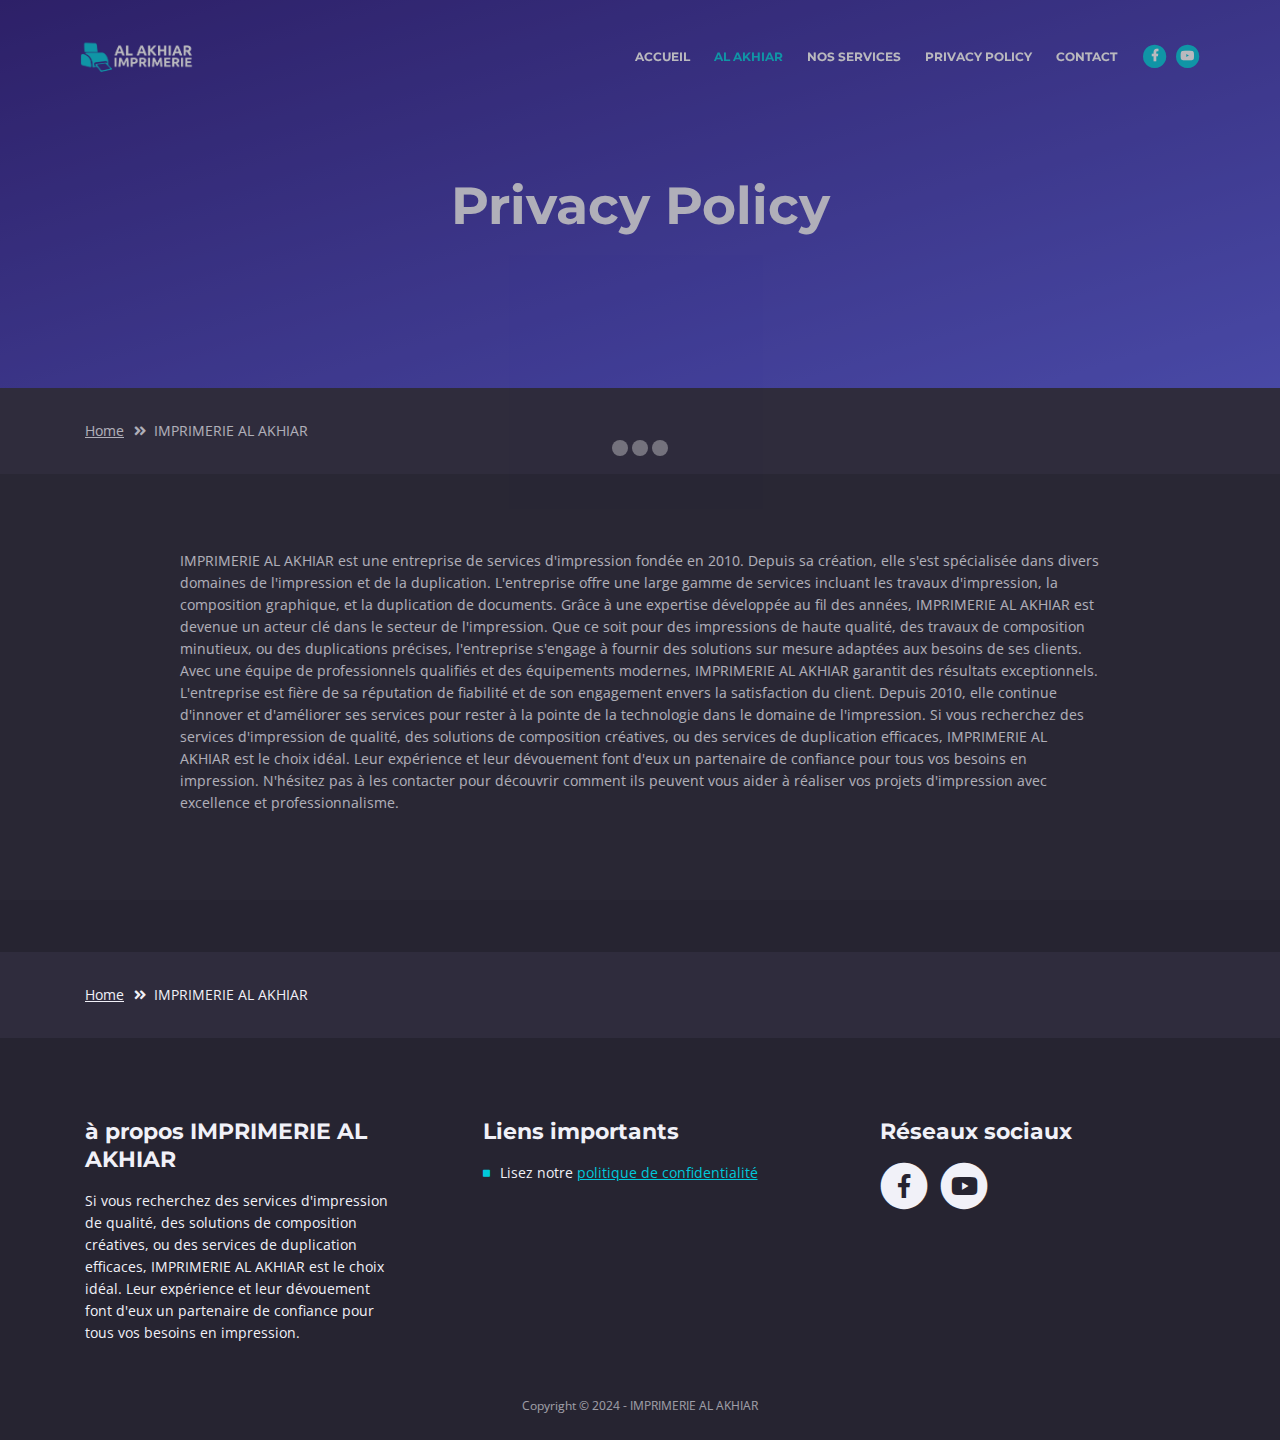
==== commit d5613a8f: "Update imprimerie-al-akhiar.html" ====
--- a/imprimerie-al-akhiar.html
+++ b/imprimerie-al-akhiar.html
@@ -117,7 +117,7 @@
             <div class="row">
                 <div class="col-lg-12">
                     <div class="breadcrumbs">
-                        <a href="index.html">Home</a><i class="fa fa-angle-double-right"></i><span>Privacy Policy</span>
+                        <a href="index.html">Home</a><i class="fa fa-angle-double-right"></i><span>IMPRIMERIE AL AKHIAR</span>
                     </div> <!-- end of breadcrumbs -->
                 </div> <!-- end of col -->
             </div> <!-- end of row -->
@@ -132,69 +132,17 @@
             <div class="row">
                 <div class="col-lg-10 offset-lg-1">
                     <div class="text-container">
-                        <p>This privacy policy governs your use of the software applications “Application” (Simple Marble Race, World Marble Race, Marble Soccer, Marble Wars, Motocross Chaos, Marbles vs. Keeper, Castle Warfare and Zombie Tower Escape) created by Bouncy Marble for mobile devices.</p>
-                        <h3>What information does the Application obtain and how is it used?</h3>
-                        <p><strong>Automatically Collected Information</strong></p>
-                        <p>The Application may collect certain information automatically, including, but not limited to, the type of mobile device you use, your mobile devices unique device ID, the IP address of your mobile device, your mobile operating system, the type of mobile Internet browsers you use, your age as indicated by you, and information about the way you use the Application.</p>
-                    </div> <!-- end of text-container-->
-
-                    <div class="text-container">
-                        <h3>Does the Application collect precise real time location information of the device?</h3>
-                        <p>This Application does not collect precise information about the location of your mobile device.</p>
-                    </div> <!-- end of text-container-->
-
-                    <div class="text-container">
-                        <h3>Do third parties see and/or have access to information obtained by the Application?</h3>
-                        <p>Yes, we will share your information with third parties only in the ways that are described in this privacy statement. We may disclose User Provided and Automatically Collected Information:</p>
-                        <ol class="li-space-lg">
-                            <li>As required by law, such as to comply with a subpoena, or similar legal process.</li>
-                            <li>When we believe in good faith that disclosure is necessary to protect our rights, protect your safety or the safety of others, investigate fraud, or respond to a government request.</li>
-                            <li>With our trusted services providers who work on our behalf, do not have an independent use of the information we disclose to them, and have agreed to adhere to the rules set forth in this privacy statement.</li>
-                            <li>To advertisers and third party advertising networks and analytics companies as described in the section below.</li>
-                        </ol>
-                    </div> <!-- end of text-container -->
-
-                    <div class="text-container">
-                        <h3>Automatic Data Collection and Advertising</h3>
-                        <p>We may work with analytics companies to help us understand how the Application is being used, such as the frequency and duration of usage. We work with advertisers and third party advertising networks, who need to know how you interact with advertising provided in the Application which helps us keep the cost of the Application free. Advertisers and advertising networks use some of the information collected by the Application, including, but not limited to, the unique identification ID of your mobile device and your mobile telephone number. To protect the anonymity of this information, we use an encryption technology to help ensure that these third parties can’t identify you personally. These third parties may also obtain anonymous information about other applications you’ve downloaded to your mobile device, the mobile websites you visit, your non-precise location information (e.g., your zip code), and other non- precise location information in order to help analyze and serve anonymous targeted advertising on the Application and elsewhere. We may also share encrypted versions of information you have provided in order to enable our partners to append other available information about you for analysis or advertising related use.</p>
-                    </div> <!-- end of text container -->
-
-                    <div class="text-container">
-                        <h3>What are my opt-out rights?</h3>
-					    <p>You can stop all collection of information by the Application easily by uninstalling the Application. You may use the standard uninstall processes as may be available as part of your mobile device or via the mobile application marketplace or network.</p>
-                    </div> <!-- end of text-container -->
-
-                    <div class="text-container">
-                        <h3>Data Retention Policy, Managing Your Information</h3>
-                        <p>We will retain User Provided data for as long as you use the Application and for a reasonable time thereafter. We will retain Automatically Collected information for up to 24 months and thereafter may store it in aggregate. If you’d like us to delete User Provided Data that you have provided via the Application, please contact us at <a class="turquoise" href="mailto:bouncymarble@outlook.com">bouncymarble@outlook.com</a> and we will respond in a reasonable time. Please note that some or all of the User Provided Data may be required in order for the Application to function properly.</p>
-                    </div> <!-- end of text-container -->
-
-                    <div class="text-container">
-                        <h3>Children</h3>
-                        <p>We do not use the Application to knowingly solicit data from or market to children under the age of 16. If a parent or guardian becomes aware that his or her child has provided us with information without their consent, he or she should contact us at <a class="turquoise" href="mailto:bouncymarble@outlook.com">bouncymarble@outlook.com</a>. We will delete such information from our files within a reasonable time.</p>
-                    </div> <!-- end of text-container -->
-
-                    <div class="text-container">
-                        <h3>Security</h3>
-                        <p>We are concerned about safeguarding the confidentiality of your information. We provide physical, electronic, and procedural safeguards to protect information we process and maintain. For example, we limit access to this information to authorized employees and contractors who need to know that information in order to operate, develop or improve our Application. Please be aware that, although we endeavor provide reasonable security for information we process and maintain, no security system can prevent all potential security breaches.</p>
-                    </div> <!-- end of text-container -->
-
-                    <div class="text-container">
-                        <h3>Changes</h3>
-                        <p>This Privacy Policy may be updated from time to time for any reason. We will notify you of any changes to our Privacy Policy by posting the new Privacy Policy here. You are advised to consult this Privacy Policy regularly for any changes, as continued use is deemed approval of all changes.</p>
-                    </div> <!-- end of text-container -->
-
-                    <div class="text-container">
-                        <h3>Your Consent</h3>
-                        <p>By using the Application, you are consenting to our processing of your information as set forth in this Privacy Policy now and as amended by us. "Processing,” means using cookies on a computer/hand held device or using or touching information in any way, including, but not limited to, collecting, storing, deleting, using, combining and disclosing information, all of which activities will take place in the United States. If you reside outside the United States your information will be transferred, processed and stored there under United States privacy standards.</p>
-                    </div> <!-- end of text-container -->
-
-                    <div class="text-container">
-                        <h3>Contact Us</h3>
-                        <p>If you have any questions regarding privacy while using the Application, or have questions about our practices, please contact us via email at <a class="turquoise" href="mailto:bouncymarble@outlook.com">bouncymarble@outlook.com</a>.</p>
-                    </div> <!-- end of text-container -->
-
-                    <a class="btn-outline-reg back" href="index.html">BACK</a>
+                        <p>IMPRIMERIE AL AKHIAR est une entreprise de services d'impression fondée en 2010. Depuis sa création, elle s'est spécialisée dans divers domaines de l'impression et de la duplication. L'entreprise offre une large gamme de services incluant les travaux d'impression, la composition graphique, et la duplication de documents.
+
+Grâce à une expertise développée au fil des années, IMPRIMERIE AL AKHIAR est devenue un acteur clé dans le secteur de l'impression. Que ce soit pour des impressions de haute qualité, des travaux de composition minutieux, ou des duplications précises, l'entreprise s'engage à fournir des solutions sur mesure adaptées aux besoins de ses clients.
+
+Avec une équipe de professionnels qualifiés et des équipements modernes, IMPRIMERIE AL AKHIAR garantit des résultats exceptionnels. L'entreprise est fière de sa réputation de fiabilité et de son engagement envers la satisfaction du client. Depuis 2010, elle continue d'innover et d'améliorer ses services pour rester à la pointe de la technologie dans le domaine de l'impression.
+
+Si vous recherchez des services d'impression de qualité, des solutions de composition créatives, ou des services de duplication efficaces, IMPRIMERIE AL AKHIAR est le choix idéal. Leur expérience et leur dévouement font d'eux un partenaire de confiance pour tous vos besoins en impression.
+
+N'hésitez pas à les contacter pour découvrir comment ils peuvent vous aider à réaliser vos projets d'impression avec excellence et professionnalisme.</p>
+                    </div> <!-- end of text-container-->   
+
                 </div>
             </div> <!-- end of row -->
         </div> <!-- end of container -->
@@ -208,7 +156,7 @@
             <div class="row">
                 <div class="col-lg-12">
                     <div class="breadcrumbs">
-                        <a href="index.html">Home</a><i class="fa fa-angle-double-right"></i><span>Privacy Policy</span>
+                        <a href="index.html">Home</a><i class="fa fa-angle-double-right"></i><span>IMPRIMERIE AL AKHIAR</span>
                     </div> <!-- end of breadcrumbs -->
                 </div> <!-- end of col -->
             </div> <!-- end of row -->
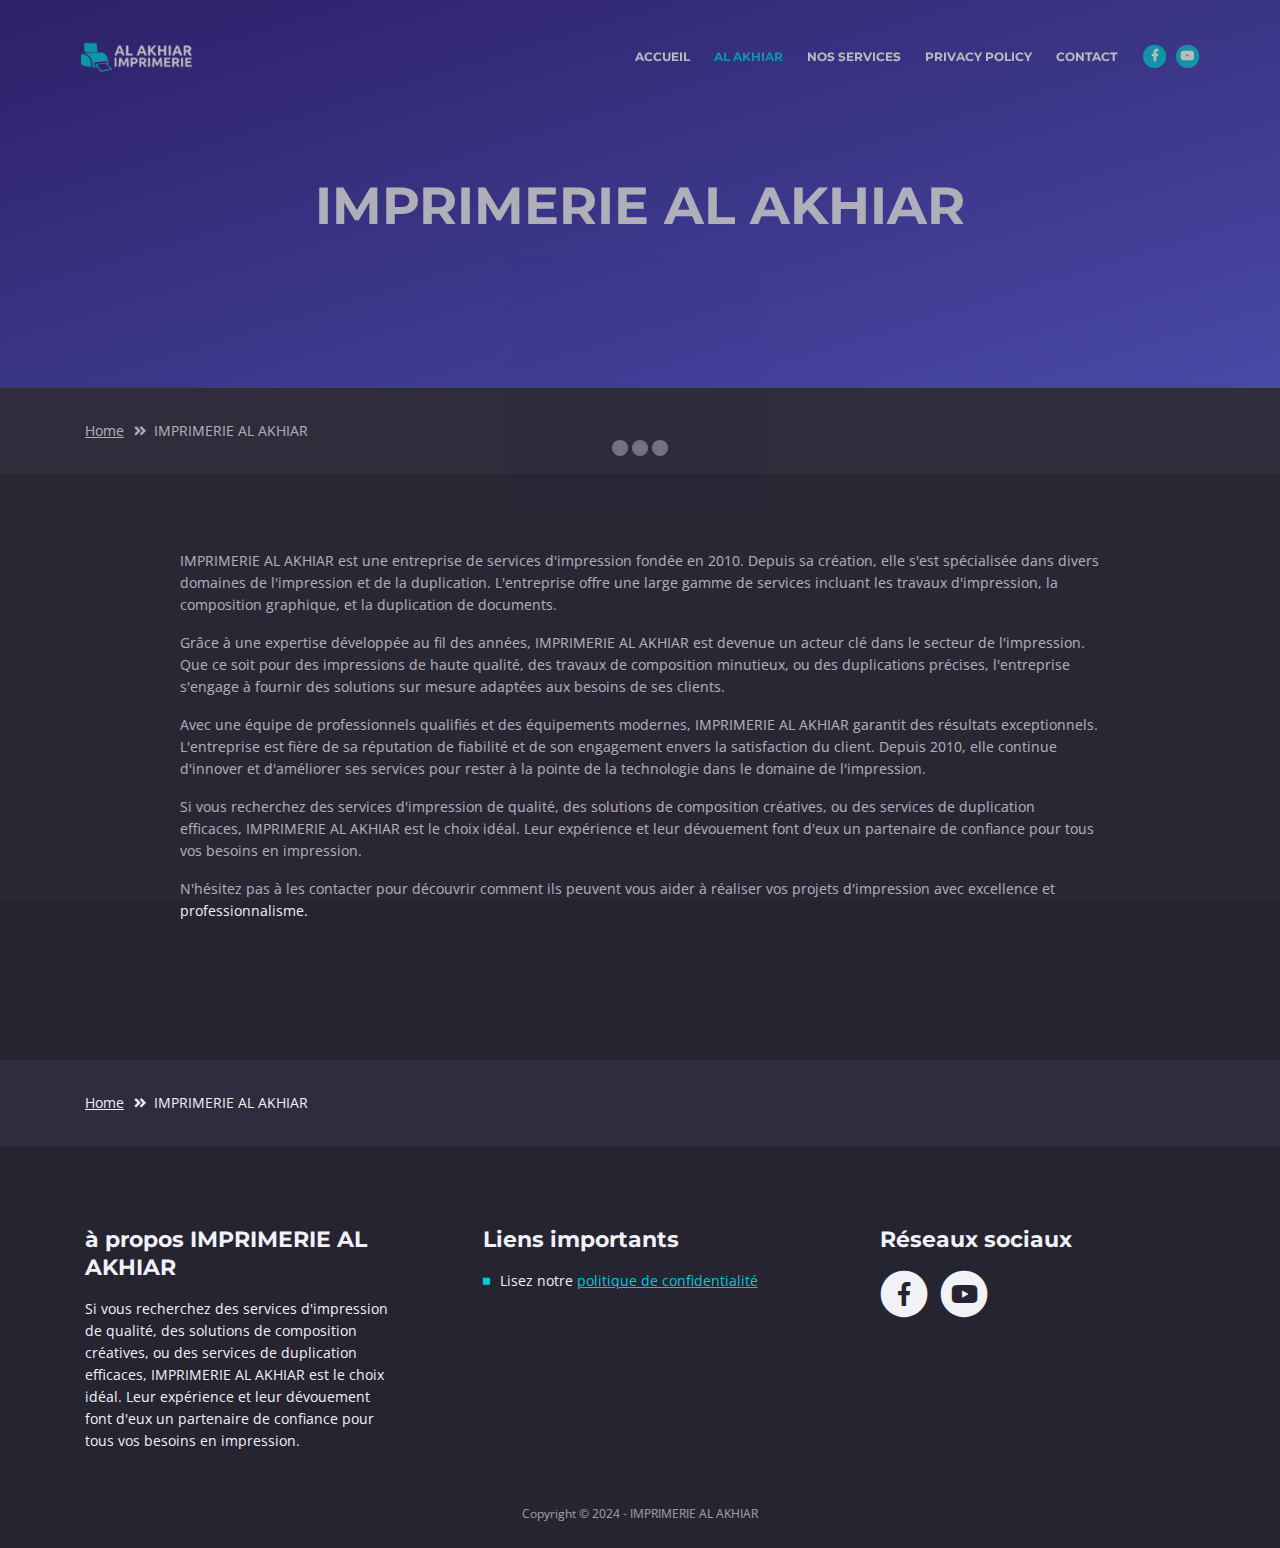
==== commit 5a47dbf1: "Update imprimerie-al-akhiar.html" ====
--- a/imprimerie-al-akhiar.html
+++ b/imprimerie-al-akhiar.html
@@ -103,7 +103,7 @@
         <div class="container">
             <div class="row">
                 <div class="col-md-12">
-                    <h1>Privacy Policy</h1>
+                    <h1>IMPRIMERIE AL AKHIAR</h1>
                 </div> <!-- end of col -->
             </div> <!-- end of row -->
         </div> <!-- end of container -->
@@ -132,15 +132,11 @@
             <div class="row">
                 <div class="col-lg-10 offset-lg-1">
                     <div class="text-container">
-                        <p>IMPRIMERIE AL AKHIAR est une entreprise de services d'impression fondée en 2010. Depuis sa création, elle s'est spécialisée dans divers domaines de l'impression et de la duplication. L'entreprise offre une large gamme de services incluant les travaux d'impression, la composition graphique, et la duplication de documents.
-
-Grâce à une expertise développée au fil des années, IMPRIMERIE AL AKHIAR est devenue un acteur clé dans le secteur de l'impression. Que ce soit pour des impressions de haute qualité, des travaux de composition minutieux, ou des duplications précises, l'entreprise s'engage à fournir des solutions sur mesure adaptées aux besoins de ses clients.
-
-Avec une équipe de professionnels qualifiés et des équipements modernes, IMPRIMERIE AL AKHIAR garantit des résultats exceptionnels. L'entreprise est fière de sa réputation de fiabilité et de son engagement envers la satisfaction du client. Depuis 2010, elle continue d'innover et d'améliorer ses services pour rester à la pointe de la technologie dans le domaine de l'impression.
-
-Si vous recherchez des services d'impression de qualité, des solutions de composition créatives, ou des services de duplication efficaces, IMPRIMERIE AL AKHIAR est le choix idéal. Leur expérience et leur dévouement font d'eux un partenaire de confiance pour tous vos besoins en impression.
-
-N'hésitez pas à les contacter pour découvrir comment ils peuvent vous aider à réaliser vos projets d'impression avec excellence et professionnalisme.</p>
+                        <p>IMPRIMERIE AL AKHIAR est une entreprise de services d'impression fondée en 2010. Depuis sa création, elle s'est spécialisée dans divers domaines de l'impression et de la duplication. L'entreprise offre une large gamme de services incluant les travaux d'impression, la composition graphique, et la duplication de documents.</p>
+                        <p>Grâce à une expertise développée au fil des années, IMPRIMERIE AL AKHIAR est devenue un acteur clé dans le secteur de l'impression. Que ce soit pour des impressions de haute qualité, des travaux de composition minutieux, ou des duplications précises, l'entreprise s'engage à fournir des solutions sur mesure adaptées aux besoins de ses clients.</p>
+                        <p>Avec une équipe de professionnels qualifiés et des équipements modernes, IMPRIMERIE AL AKHIAR garantit des résultats exceptionnels. L'entreprise est fière de sa réputation de fiabilité et de son engagement envers la satisfaction du client. Depuis 2010, elle continue d'innover et d'améliorer ses services pour rester à la pointe de la technologie dans le domaine de l'impression.</p>
+                        <p>Si vous recherchez des services d'impression de qualité, des solutions de composition créatives, ou des services de duplication efficaces, IMPRIMERIE AL AKHIAR est le choix idéal. Leur expérience et leur dévouement font d'eux un partenaire de confiance pour tous vos besoins en impression.</p>
+                        <p>N'hésitez pas à les contacter pour découvrir comment ils peuvent vous aider à réaliser vos projets d'impression avec excellence et professionnalisme.</p>			    
                     </div> <!-- end of text-container-->   
 
                 </div>
